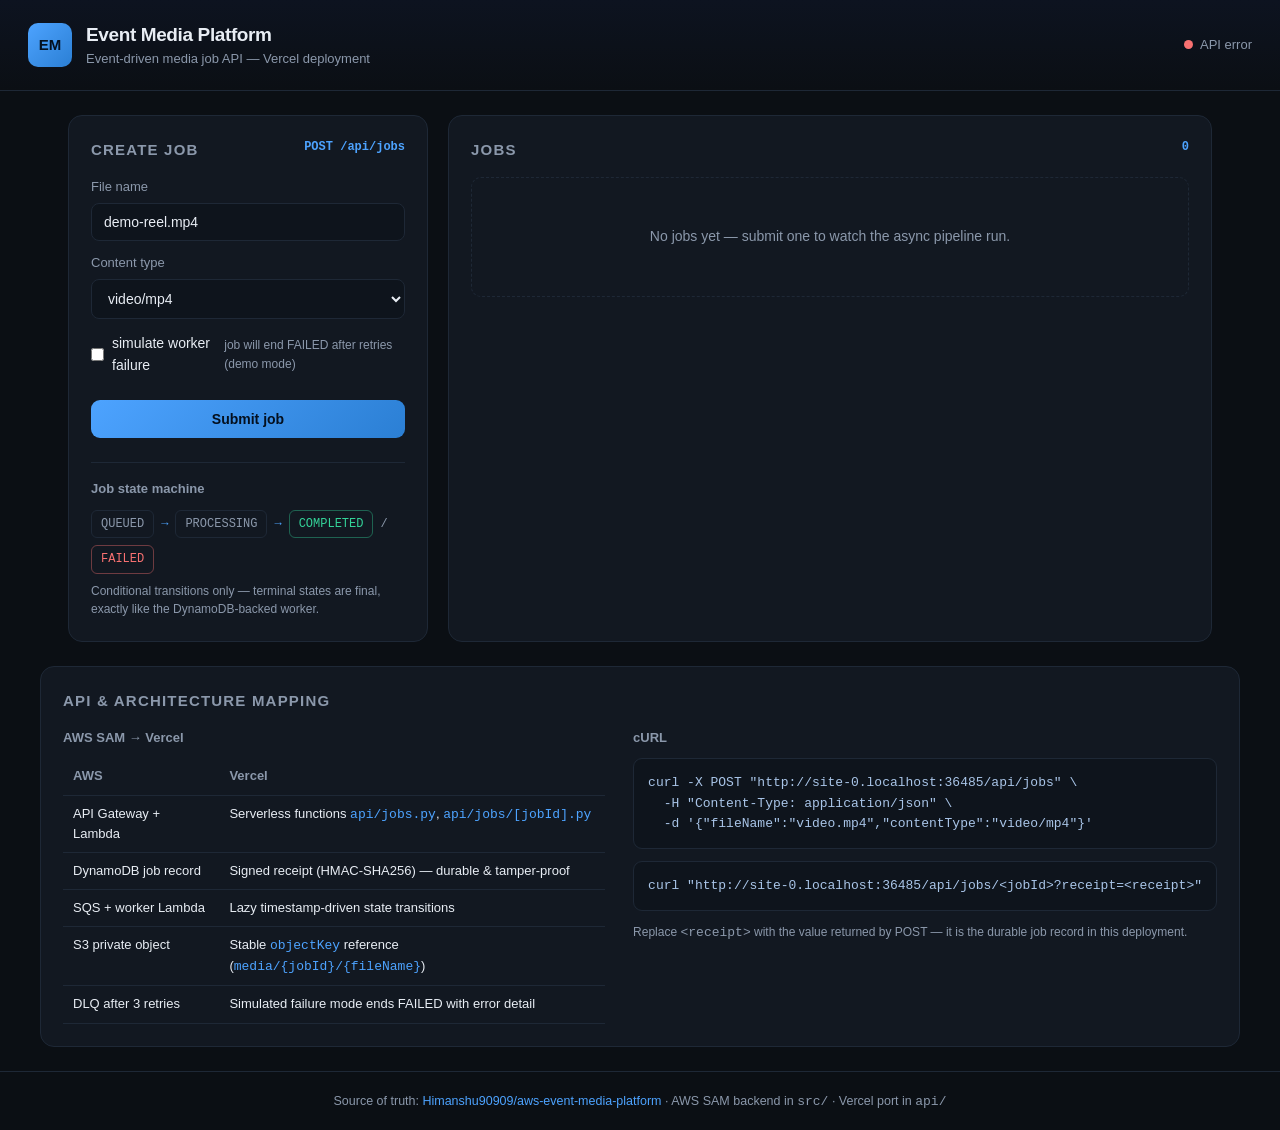
==== public/index.html @ 68f5d56b "fix: static assets in public/ so they take precedence over the Python entrypoint catch-all" ====
<!DOCTYPE html>
<html lang="en">
<head>
<meta charset="UTF-8">
<meta name="viewport" content="width=device-width, initial-scale=1.0">
<title>Event Media Platform — Vercel</title>
<link rel="stylesheet" href="/style.css">
</head>
<body>
<header>
  <div class="brand">
    <div class="logo">EM</div>
    <div>
      <h1>Event Media Platform</h1>
      <p class="sub">Event-driven media job API — Vercel deployment</p>
    </div>
  </div>
  <div class="api-health" id="apiHealth"><span class="dot"></span> checking API…</div>
</header>

<main>
  <section class="panel create-panel">
    <h2>Create job <span class="hint">POST /api/jobs</span></h2>
    <form id="jobForm">
      <label for="fileName">File name</label>
      <input id="fileName" name="fileName" placeholder="video.mp4" value="demo-reel.mp4" required>
      <label for="contentType">Content type</label>
      <select id="contentType" name="contentType">
        <option>video/mp4</option>
        <option>video/webm</option>
        <option>audio/mpeg</option>
        <option>image/png</option>
        <option>image/jpeg</option>
        <option>application/pdf</option>
      </select>
      <label class="check">
        <input type="checkbox" id="simulate"> simulate worker failure
        <span class="check-hint">job will end FAILED after retries (demo mode)</span>
      </label>
      <button type="submit" class="btn">Submit job</button>
    </form>
    <div id="formError" class="error hidden"></div>

    <div class="state-machine">
      <h3>Job state machine</h3>
      <div class="sm">
        <span class="state" data-state="QUEUED">QUEUED</span>
        <span class="arrow">→</span>
        <span class="state" data-state="PROCESSING">PROCESSING</span>
        <span class="arrow">→</span>
        <span class="state ok" data-state="COMPLETED">COMPLETED</span>
        <span class="or">/</span>
        <span class="state bad" data-state="FAILED">FAILED</span>
      </div>
      <p class="sm-note">Conditional transitions only — terminal states are final, exactly like the DynamoDB-backed worker.</p>
    </div>
  </section>

  <section class="panel jobs-panel">
    <h2>Jobs <span class="hint" id="jobCount">0</span></h2>
    <div id="emptyState" class="empty">No jobs yet — submit one to watch the async pipeline run.</div>
    <div id="jobList"></div>
  </section>
</main>

<section class="panel docs">
  <h2>API &amp; architecture mapping</h2>
  <div class="docs-grid">
    <div>
      <h3>AWS SAM → Vercel</h3>
      <table>
        <tr><th>AWS</th><th>Vercel</th></tr>
        <tr><td>API Gateway + Lambda</td><td>Serverless functions <code>api/jobs.py</code>, <code>api/jobs/[jobId].py</code></td></tr>
        <tr><td>DynamoDB job record</td><td>Signed receipt (HMAC-SHA256) — durable &amp; tamper-proof</td></tr>
        <tr><td>SQS + worker Lambda</td><td>Lazy timestamp-driven state transitions</td></tr>
        <tr><td>S3 private object</td><td>Stable <code>objectKey</code> reference (<code>media/{jobId}/{fileName}</code>)</td></tr>
        <tr><td>DLQ after 3 retries</td><td>Simulated failure mode ends FAILED with error detail</td></tr>
      </table>
    </div>
    <div>
      <h3>cURL</h3>
      <pre id="curlPost"></pre>
      <pre id="curlGet"></pre>
      <p class="sm-note">Replace <code>&lt;receipt&gt;</code> with the value returned by POST — it is the durable job record in this deployment.</p>
    </div>
  </div>
</section>

<footer>
  Source of truth: <a href="https://github.com/Himanshu90909/aws-event-media-platform" target="_blank" rel="noopener">Himanshu90909/aws-event-media-platform</a> · AWS SAM backend in <code>src/</code> · Vercel port in <code>api/</code>
</footer>

<script src="/app.js"></script>
</body>
</html>
---- style.css ----
/* Event Media Platform — dark dashboard theme */
:root {
  --bg: #0b0f14; --panel: #121821; --panel2: #0e141c;
  --border: #1e2836; --text: #e8edf4; --muted: #8b98ab;
  --accent: #4da3ff; --accent2: #2b7fd4;
  --ok: #34d399; --bad: #f87171; --warn: #fbbf24;
  --mono: "SF Mono", "Cascadia Code", Consolas, monospace;
}
* { box-sizing: border-box; margin: 0; }
body {
  background: var(--bg); color: var(--text);
  font: 15px/1.55 -apple-system, "Segoe UI", Roboto, Helvetica, Arial, sans-serif;
  min-height: 100vh;
}
a { color: var(--accent); text-decoration: none; }
code, pre { font-family: var(--mono); font-size: 13px; }

header {
  display: flex; justify-content: space-between; align-items: center;
  padding: 20px 28px; border-bottom: 1px solid var(--border);
  background: linear-gradient(180deg, #0d1320, var(--bg));
}
.brand { display: flex; gap: 14px; align-items: center; }
.logo {
  width: 44px; height: 44px; border-radius: 10px;
  background: linear-gradient(135deg, var(--accent), var(--accent2));
  display: grid; place-items: center; font-weight: 800; font-size: 15px; color: #04101f;
}
h1 { font-size: 19px; letter-spacing: -0.02em; }
.sub { color: var(--muted); font-size: 13px; }
.api-health { color: var(--muted); font-size: 13px; display: flex; align-items: center; gap: 7px; }
.dot { width: 9px; height: 9px; border-radius: 50%; background: var(--warn); display: inline-block; }
.dot.ok { background: var(--ok); box-shadow: 0 0 8px var(--ok); }
.dot.bad { background: var(--bad); }

main {
  display: grid; grid-template-columns: 360px 1fr; gap: 20px;
  padding: 24px 28px; max-width: 1200px; margin: 0 auto;
}
@media (max-width: 860px) { main { grid-template-columns: 1fr; } }

.panel {
  background: var(--panel); border: 1px solid var(--border);
  border-radius: 14px; padding: 22px;
}
h2 { font-size: 15px; text-transform: uppercase; letter-spacing: 0.08em; color: var(--muted); margin-bottom: 16px; }
.hint { float: right; text-transform: none; letter-spacing: 0; font-size: 12px; color: var(--accent); font-family: var(--mono); }

label { display: block; font-size: 13px; color: var(--muted); margin: 12px 0 6px; }
input[type=text], input:not([type]), select {
  width: 100%; padding: 10px 12px; border-radius: 8px;
  border: 1px solid var(--border); background: var(--panel2);
  color: var(--text); font-size: 14px; outline: none;
}
input:focus, select:focus { border-color: var(--accent); }
.check { display: flex; align-items: center; gap: 8px; margin-top: 14px; color: var(--text); font-size: 14px; }
.check input { width: auto; }
.check-hint { color: var(--muted); font-size: 12px; }
.btn {
  margin-top: 18px; width: 100%; padding: 11px; border: none; border-radius: 9px;
  background: linear-gradient(135deg, var(--accent), var(--accent2));
  color: #04101f; font-weight: 700; font-size: 14px; cursor: pointer;
}
.btn:disabled { opacity: 0.6; cursor: wait; }
.error { margin-top: 10px; color: var(--bad); font-size: 13px; }
.hidden { display: none !important; }

.state-machine { margin-top: 24px; border-top: 1px solid var(--border); padding-top: 16px; }
h3 { font-size: 13px; color: var(--muted); margin-bottom: 10px; }
.sm { display: flex; align-items: center; gap: 7px; flex-wrap: wrap; font-size: 12px; font-family: var(--mono); }
.state { padding: 4px 9px; border: 1px solid var(--border); border-radius: 6px; color: var(--muted); }
.state.ok { color: var(--ok); border-color: rgba(52,211,153,.4); }
.state.bad { color: var(--bad); border-color: rgba(248,113,113,.4); }
.arrow { color: var(--accent); }
.or { color: var(--muted); }
.sm-note { color: var(--muted); font-size: 12px; margin-top: 8px; }

.empty {
  color: var(--muted); text-align: center; padding: 48px 20px;
  border: 1px dashed var(--border); border-radius: 10px; font-size: 14px;
}
.job {
  background: var(--panel2); border: 1px solid var(--border);
  border-radius: 11px; padding: 16px 18px; margin-bottom: 12px;
}
.job-head { display: flex; justify-content: space-between; align-items: flex-start; gap: 12px; }
.job h3 { color: var(--text); font-size: 15px; margin: 0; font-weight: 600; }
.job-sub { color: var(--muted); font-size: 12px; margin-top: 3px; }
.badge {
  font-size: 11px; font-weight: 700; letter-spacing: .05em; padding: 4px 10px;
  border-radius: 999px; font-family: var(--mono); white-space: nowrap;
}
.badge.queued { color: var(--accent); background: rgba(77,163,255,.12); }
.badge.processing { color: var(--warn); background: rgba(251,191,36,.12); animation: pulse 1.2s infinite; }
.badge.completed { color: var(--ok); background: rgba(52,211,153,.12); }
.badge.failed { color: var(--bad); background: rgba(248,113,113,.12); }
@keyframes pulse { 50% { opacity: .55; } }

.bar { height: 6px; background: #1a2331; border-radius: 4px; margin: 14px 0 6px; overflow: hidden; }
.fill { height: 100%; border-radius: 4px; background: var(--accent); transition: width .6s ease; }
.fill.processing { background: var(--warn); }
.fill.completed { background: var(--ok); }
.fill.failed { background: var(--bad); }
.bar-row { display: flex; justify-content: space-between; font-size: 11.5px; color: var(--muted); }
.objkey { font-family: var(--mono); overflow: hidden; text-overflow: ellipsis; white-space: nowrap; max-width: 60%; }
.job-error { margin-top: 10px; font-size: 12.5px; color: var(--bad); }
.job-foot { display: flex; justify-content: space-between; align-items: center; margin-top: 12px; color: var(--muted); font-size: 12px; }
.mini {
  background: none; border: 1px solid var(--border); color: var(--accent);
  border-radius: 6px; padding: 4px 10px; font-size: 12px; cursor: pointer; font-family: var(--mono);
}
.mini:hover { border-color: var(--accent); }

.docs { max-width: 1200px; margin: 0 auto 24px; }
.docs-grid { display: grid; grid-template-columns: 1fr 1fr; gap: 28px; }
@media (max-width: 860px) { .docs-grid { grid-template-columns: 1fr; } }
table { border-collapse: collapse; width: 100%; font-size: 13px; }
th { text-align: left; color: var(--muted); font-weight: 600; padding: 8px 10px; border-bottom: 1px solid var(--border); }
td { padding: 8px 10px; border-bottom: 1px solid var(--border); color: var(--text); vertical-align: top; }
td code { color: var(--accent); }
pre {
  background: var(--panel2); border: 1px solid var(--border); border-radius: 9px;
  padding: 14px; overflow-x: auto; color: #a9c5e8; margin-bottom: 12px; white-space: pre;
}

footer {
  text-align: center; color: var(--muted); font-size: 12.5px;
  padding: 20px; border-top: 1px solid var(--border); margin-top: 8px;
}
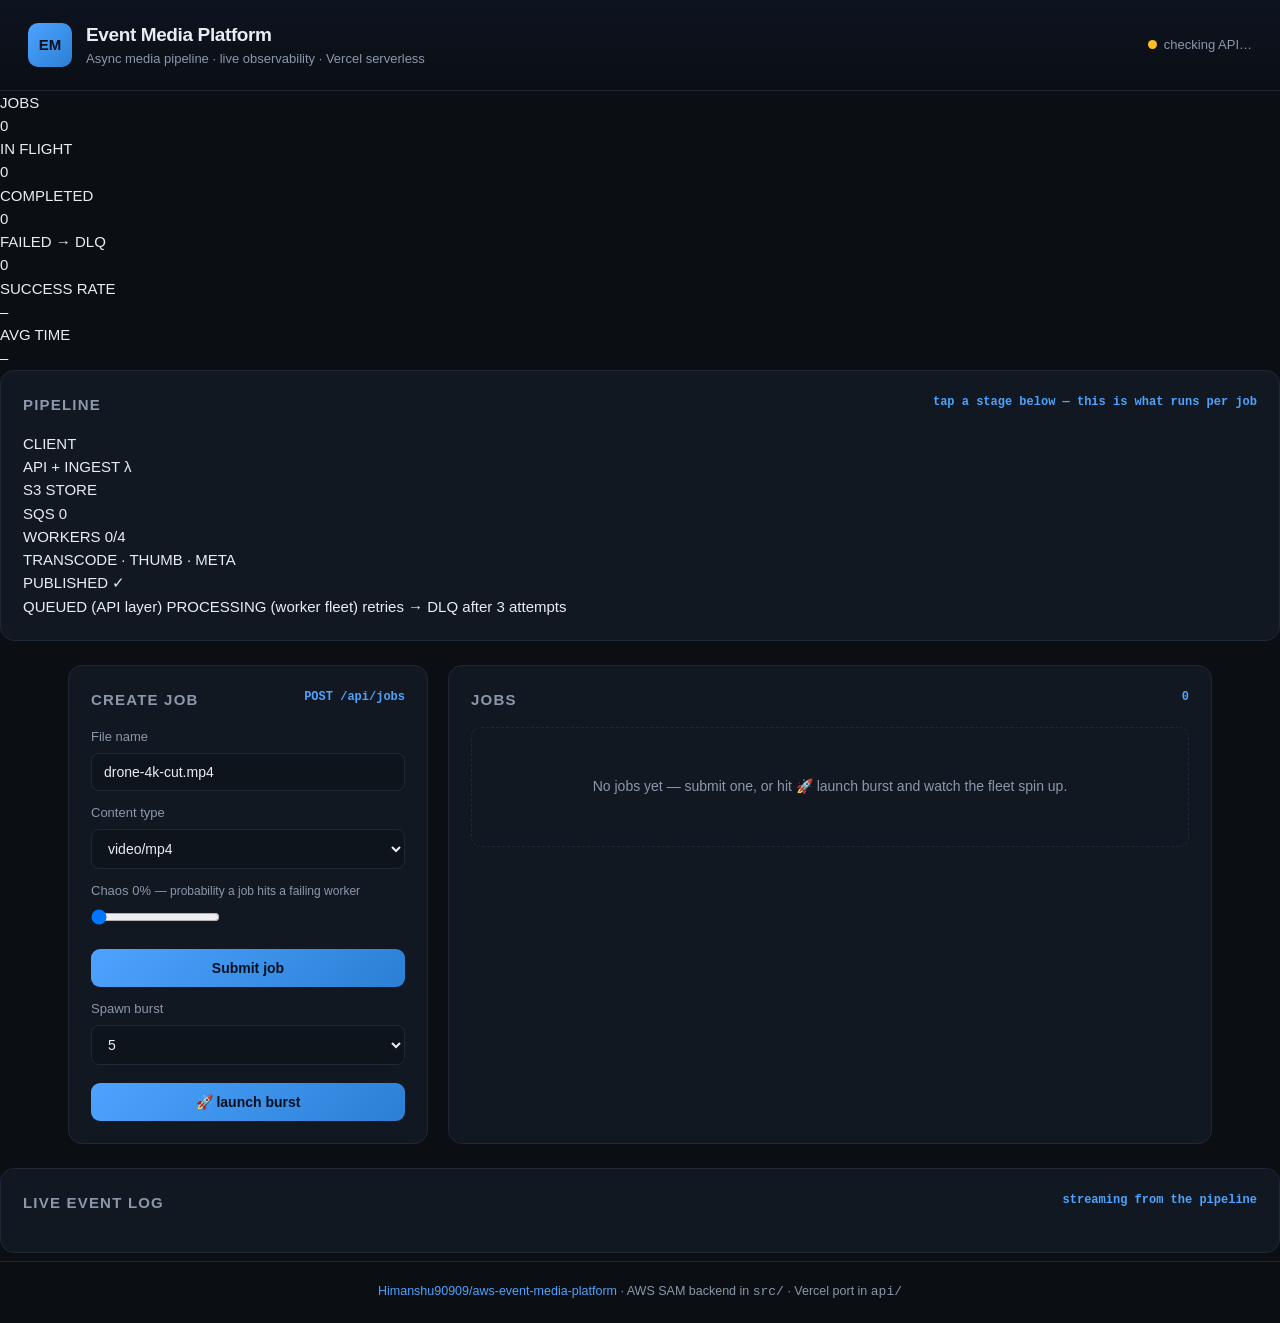
==== commit 8e3175e3: "v2 pipeline: 7-stage deterministic media pipeline, worker fleet, retries with DLQ, live observabilit" ====
--- a/public/index.html
+++ b/public/index.html
@@ -3,7 +3,7 @@
 <head>
 <meta charset="UTF-8">
 <meta name="viewport" content="width=device-width, initial-scale=1.0">
-<title>Event Media Platform — Vercel</title>
+<title>Event Media Platform — Live Pipeline</title>
 <link rel="stylesheet" href="/style.css">
 </head>
 <body>
@@ -12,82 +12,83 @@
     <div class="logo">EM</div>
     <div>
       <h1>Event Media Platform</h1>
-      <p class="sub">Event-driven media job API — Vercel deployment</p>
+      <p class="sub">Async media pipeline · live observability · Vercel serverless</p>
     </div>
   </div>
   <div class="api-health" id="apiHealth"><span class="dot"></span> checking API…</div>
 </header>
+
+<section class="metrics">
+  <div class="tile"><p class="tl">JOBS</p><p class="tv" id="mTotal">0</p></div>
+  <div class="tile"><p class="tl">IN FLIGHT</p><p class="tv accent" id="mActive">0</p></div>
+  <div class="tile"><p class="tl">COMPLETED</p><p class="tv ok" id="mDone">0</p></div>
+  <div class="tile"><p class="tl">FAILED → DLQ</p><p class="tv bad" id="mFailed">0</p></div>
+  <div class="tile"><p class="tl">SUCCESS RATE</p><p class="tv ok" id="mRate">–</p></div>
+  <div class="tile"><p class="tl">AVG TIME</p><p class="tv" id="mAvg">–</p></div>
+</section>
+
+<section class="panel flow-panel">
+  <h2>Pipeline <span class="hint">tap a stage below — this is what runs per job</span></h2>
+  <div class="flow" id="flow">
+    <div class="node" data-node="client">CLIENT</div>
+    <div class="link"></div>
+    <div class="node" data-node="ingest">API + INGEST λ</div>
+    <div class="link"></div>
+    <div class="node" data-node="store">S3 STORE</div>
+    <div class="link"></div>
+    <div class="node" data-node="queue">SQS <span class="depth" id="qDepth">0</span></div>
+    <div class="link"></div>
+    <div class="node worker" data-node="transcode">WORKERS <span class="depth" id="wBusy">0/4</span></div>
+    <div class="link"></div>
+    <div class="node" data-node="thumbnail">TRANSCODE · THUMB · META</div>
+    <div class="link"></div>
+    <div class="node final" data-node="publish">PUBLISHED ✓</div>
+    <div class="dots" id="dots"></div>
+  </div>
+  <div class="legend">
+    <span><i class="sw queued"></i>QUEUED (API layer)</span>
+    <span><i class="sw processing"></i>PROCESSING (worker fleet)</span>
+    <span><i class="sw bad"></i>retries → DLQ after 3 attempts</span>
+  </div>
+</section>
 
 <main>
   <section class="panel create-panel">
     <h2>Create job <span class="hint">POST /api/jobs</span></h2>
     <form id="jobForm">
       <label for="fileName">File name</label>
-      <input id="fileName" name="fileName" placeholder="video.mp4" value="demo-reel.mp4" required>
+      <input id="fileName" value="drone-4k-cut.mp4" required>
       <label for="contentType">Content type</label>
-      <select id="contentType" name="contentType">
-        <option>video/mp4</option>
-        <option>video/webm</option>
-        <option>audio/mpeg</option>
-        <option>image/png</option>
-        <option>image/jpeg</option>
-        <option>application/pdf</option>
+      <select id="contentType">
+        <option>video/mp4</option><option>video/webm</option><option>audio/mpeg</option>
+        <option>image/png</option><option>image/jpeg</option><option>application/pdf</option>
       </select>
-      <label class="check">
-        <input type="checkbox" id="simulate"> simulate worker failure
-        <span class="check-hint">job will end FAILED after retries (demo mode)</span>
-      </label>
+      <label for="chaos">Chaos <span id="chaosVal" class="mono">0%</span> <span class="check-hint">— probability a job hits a failing worker</span></label>
+      <input type="range" id="chaos" min="0" max="100" value="0">
       <button type="submit" class="btn">Submit job</button>
     </form>
+    <div class="burst-row">
+      <label for="burstN">Spawn burst</label>
+      <select id="burstN"><option>3</option><option selected>5</option><option>10</option></select>
+      <button type="button" class="btn ghost" id="burstBtn">🚀 launch burst</button>
+    </div>
     <div id="formError" class="error hidden"></div>
-
-    <div class="state-machine">
-      <h3>Job state machine</h3>
-      <div class="sm">
-        <span class="state" data-state="QUEUED">QUEUED</span>
-        <span class="arrow">→</span>
-        <span class="state" data-state="PROCESSING">PROCESSING</span>
-        <span class="arrow">→</span>
-        <span class="state ok" data-state="COMPLETED">COMPLETED</span>
-        <span class="or">/</span>
-        <span class="state bad" data-state="FAILED">FAILED</span>
-      </div>
-      <p class="sm-note">Conditional transitions only — terminal states are final, exactly like the DynamoDB-backed worker.</p>
-    </div>
   </section>
 
   <section class="panel jobs-panel">
     <h2>Jobs <span class="hint" id="jobCount">0</span></h2>
-    <div id="emptyState" class="empty">No jobs yet — submit one to watch the async pipeline run.</div>
+    <div id="emptyState" class="empty">No jobs yet — submit one, or hit 🚀 launch burst and watch the fleet spin up.</div>
     <div id="jobList"></div>
   </section>
 </main>
 
-<section class="panel docs">
-  <h2>API &amp; architecture mapping</h2>
-  <div class="docs-grid">
-    <div>
-      <h3>AWS SAM → Vercel</h3>
-      <table>
-        <tr><th>AWS</th><th>Vercel</th></tr>
-        <tr><td>API Gateway + Lambda</td><td>Serverless functions <code>api/jobs.py</code>, <code>api/jobs/[jobId].py</code></td></tr>
-        <tr><td>DynamoDB job record</td><td>Signed receipt (HMAC-SHA256) — durable &amp; tamper-proof</td></tr>
-        <tr><td>SQS + worker Lambda</td><td>Lazy timestamp-driven state transitions</td></tr>
-        <tr><td>S3 private object</td><td>Stable <code>objectKey</code> reference (<code>media/{jobId}/{fileName}</code>)</td></tr>
-        <tr><td>DLQ after 3 retries</td><td>Simulated failure mode ends FAILED with error detail</td></tr>
-      </table>
-    </div>
-    <div>
-      <h3>cURL</h3>
-      <pre id="curlPost"></pre>
-      <pre id="curlGet"></pre>
-      <p class="sm-note">Replace <code>&lt;receipt&gt;</code> with the value returned by POST — it is the durable job record in this deployment.</p>
-    </div>
-  </div>
+<section class="panel log-panel">
+  <h2>Live event log <span class="hint">streaming from the pipeline</span></h2>
+  <div class="term" id="term"></div>
 </section>
 
 <footer>
-  Source of truth: <a href="https://github.com/Himanshu90909/aws-event-media-platform" target="_blank" rel="noopener">Himanshu90909/aws-event-media-platform</a> · AWS SAM backend in <code>src/</code> · Vercel port in <code>api/</code>
+  <a href="https://github.com/Himanshu90909/aws-event-media-platform" target="_blank" rel="noopener">Himanshu90909/aws-event-media-platform</a> · AWS SAM backend in <code>src/</code> · Vercel port in <code>api/</code>
 </footer>
 
 <script src="/app.js"></script>
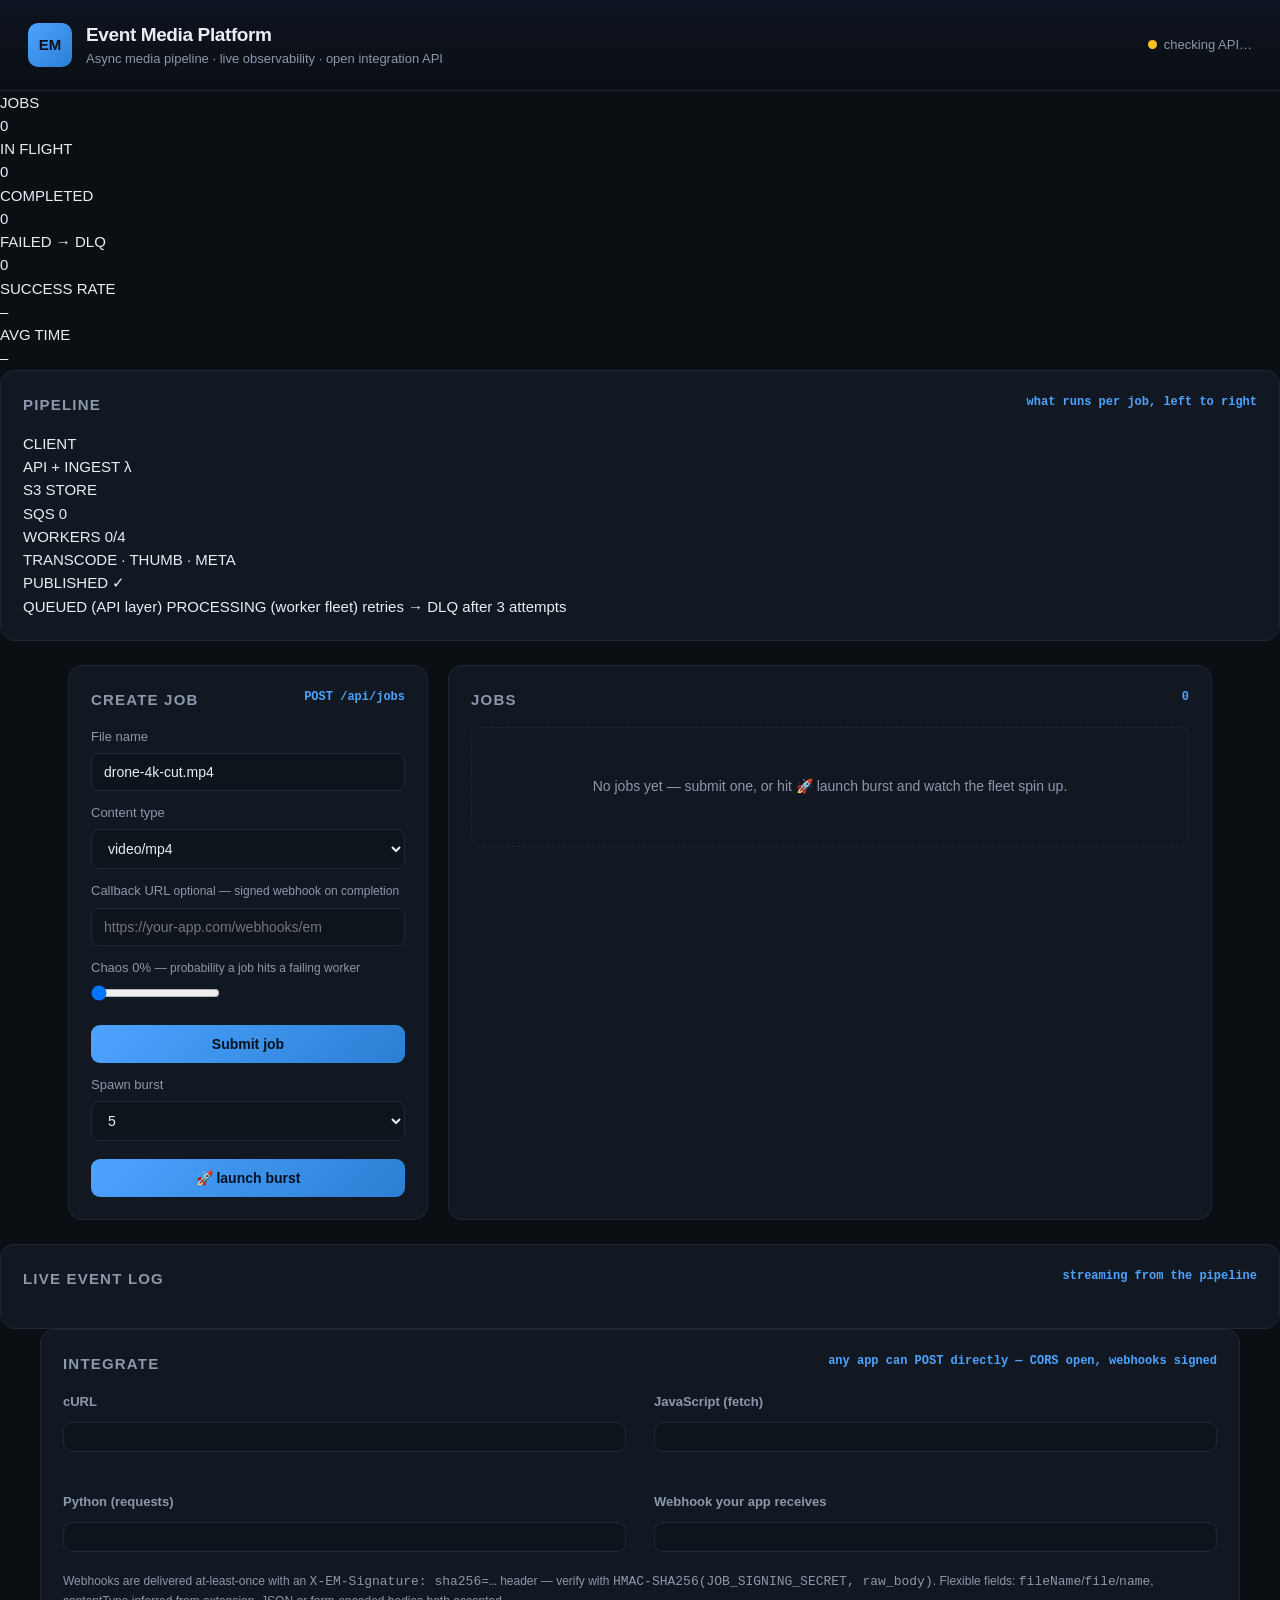
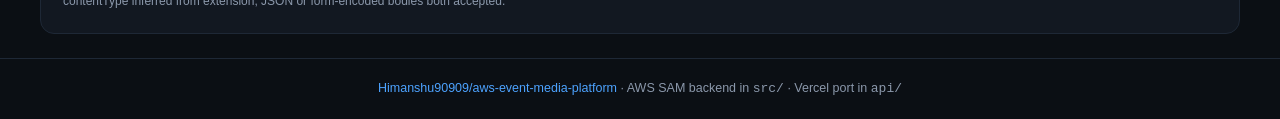
==== commit 76d77170: "v3 open integration API: flexible fields, inferred content types, form-encoded support, signed compl" ====
--- a/public/index.html
+++ b/public/index.html
@@ -12,7 +12,7 @@
     <div class="logo">EM</div>
     <div>
       <h1>Event Media Platform</h1>
-      <p class="sub">Async media pipeline · live observability · Vercel serverless</p>
+      <p class="sub">Async media pipeline · live observability · open integration API</p>
     </div>
   </div>
   <div class="api-health" id="apiHealth"><span class="dot"></span> checking API…</div>
@@ -28,7 +28,7 @@
 </section>
 
 <section class="panel flow-panel">
-  <h2>Pipeline <span class="hint">tap a stage below — this is what runs per job</span></h2>
+  <h2>Pipeline <span class="hint">what runs per job, left to right</span></h2>
   <div class="flow" id="flow">
     <div class="node" data-node="client">CLIENT</div>
     <div class="link"></div>
@@ -63,6 +63,8 @@
         <option>video/mp4</option><option>video/webm</option><option>audio/mpeg</option>
         <option>image/png</option><option>image/jpeg</option><option>application/pdf</option>
       </select>
+      <label for="cbUrl">Callback URL <span class="check-hint">optional — signed webhook on completion</span></label>
+      <input id="cbUrl" placeholder="https://your-app.com/webhooks/em" spellcheck="false">
       <label for="chaos">Chaos <span id="chaosVal" class="mono">0%</span> <span class="check-hint">— probability a job hits a failing worker</span></label>
       <input type="range" id="chaos" min="0" max="100" value="0">
       <button type="submit" class="btn">Submit job</button>
@@ -87,6 +89,17 @@
   <div class="term" id="term"></div>
 </section>
 
+<section class="panel docs">
+  <h2>Integrate <span class="hint">any app can POST directly — CORS open, webhooks signed</span></h2>
+  <div class="docs-grid">
+    <div><h3>cURL</h3><pre id="snipCurl"></pre></div>
+    <div><h3>JavaScript (fetch)</h3><pre id="snipJs"></pre></div>
+    <div><h3>Python (requests)</h3><pre id="snipPy"></pre></div>
+    <div><h3>Webhook your app receives</h3><pre id="snipHook"></pre></div>
+  </div>
+  <p class="sm-note">Webhooks are delivered at-least-once with an <code>X-EM-Signature: sha256=…</code> header — verify with <code>HMAC-SHA256(JOB_SIGNING_SECRET, raw_body)</code>. Flexible fields: <code>fileName</code>/<code>file</code>/<code>name</code>, contentType inferred from extension, JSON or form-encoded bodies both accepted.</p>
+</section>
+
 <footer>
   <a href="https://github.com/Himanshu90909/aws-event-media-platform" target="_blank" rel="noopener">Himanshu90909/aws-event-media-platform</a> · AWS SAM backend in <code>src/</code> · Vercel port in <code>api/</code>
 </footer>
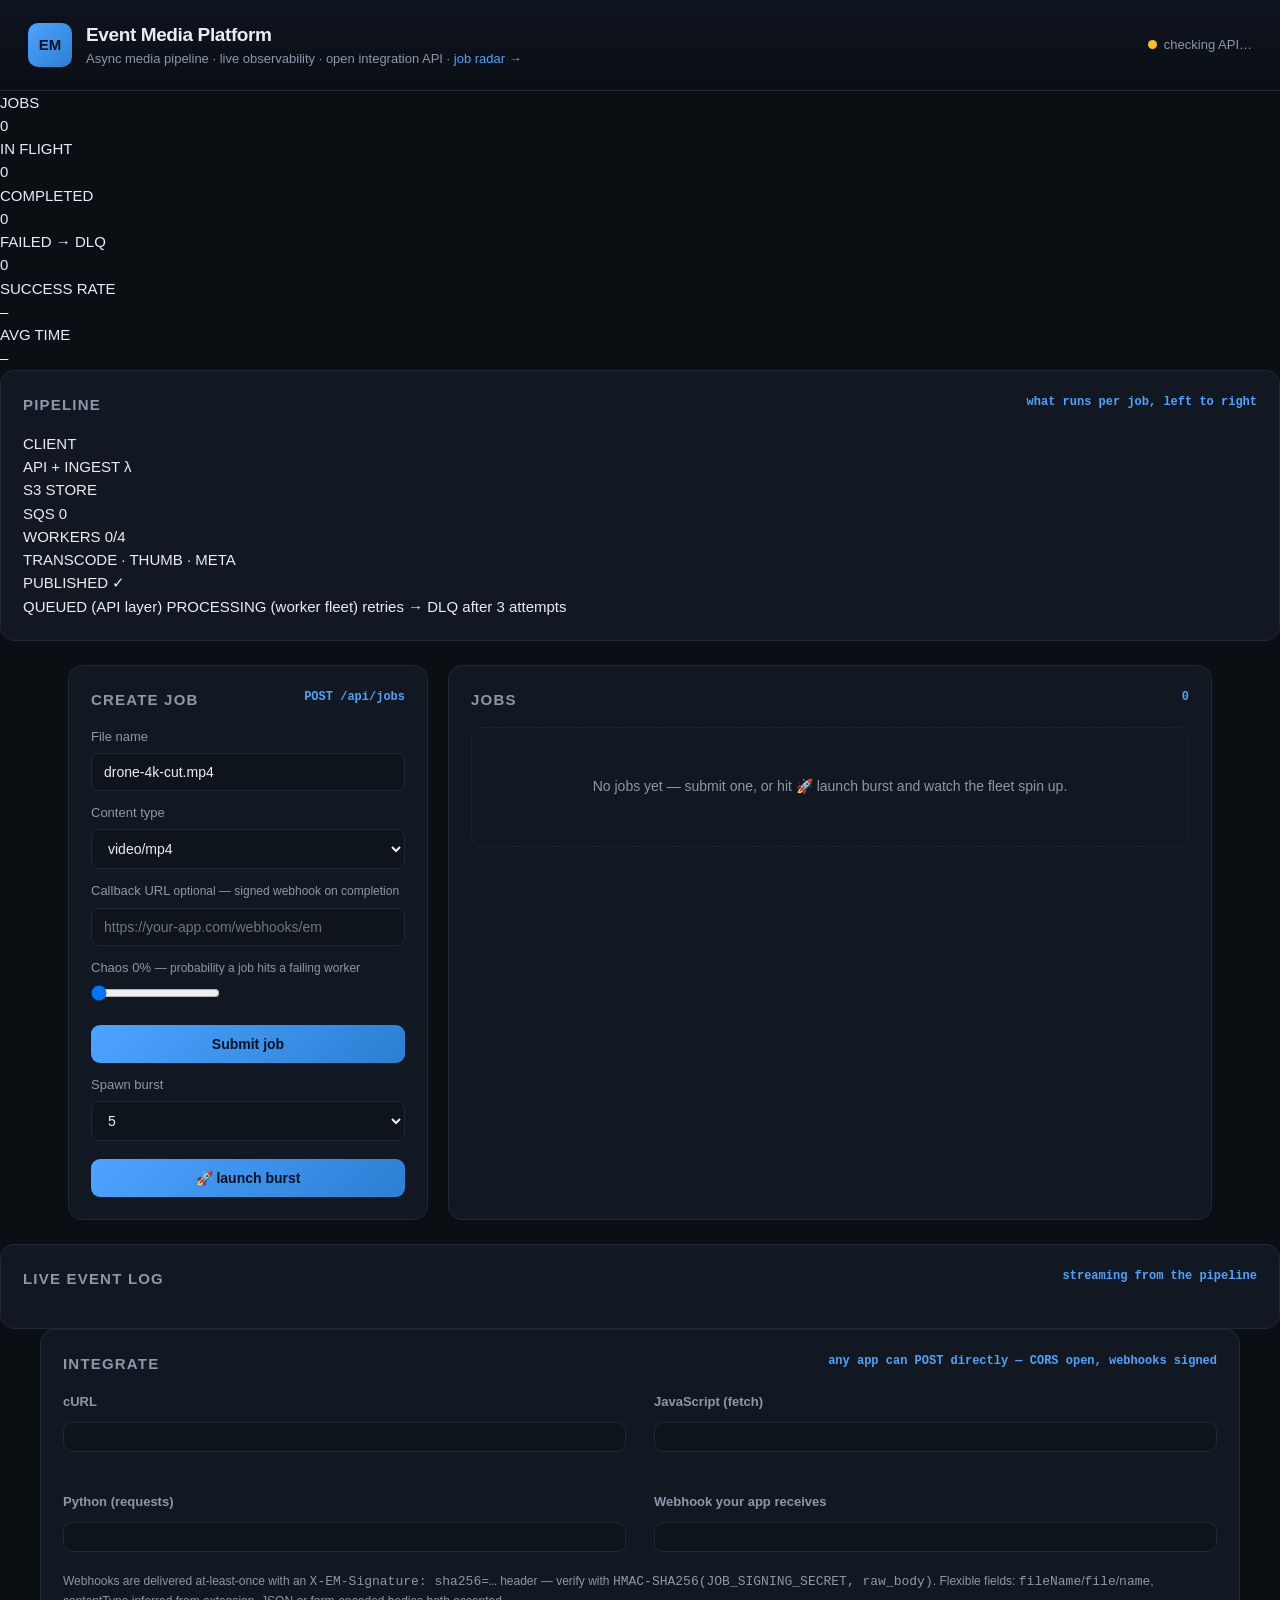
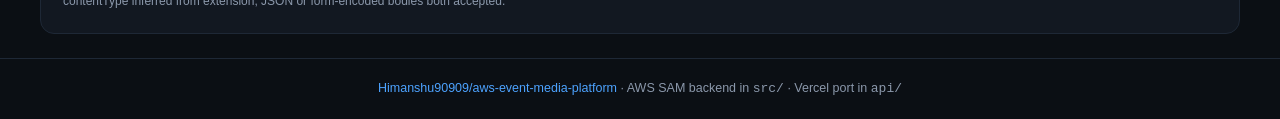
==== commit 9a8ca113: "Job Radar: live backend openings (Remotive+Arbeitnow, cached), application pipeline tracker (SAVED->" ====
--- a/public/index.html
+++ b/public/index.html
@@ -12,7 +12,7 @@
     <div class="logo">EM</div>
     <div>
       <h1>Event Media Platform</h1>
-      <p class="sub">Async media pipeline · live observability · open integration API</p>
+      <p class="sub">Async media pipeline · live observability · open integration API · <a href="/radar">job radar →</a></p>
     </div>
   </div>
   <div class="api-health" id="apiHealth"><span class="dot"></span> checking API…</div>
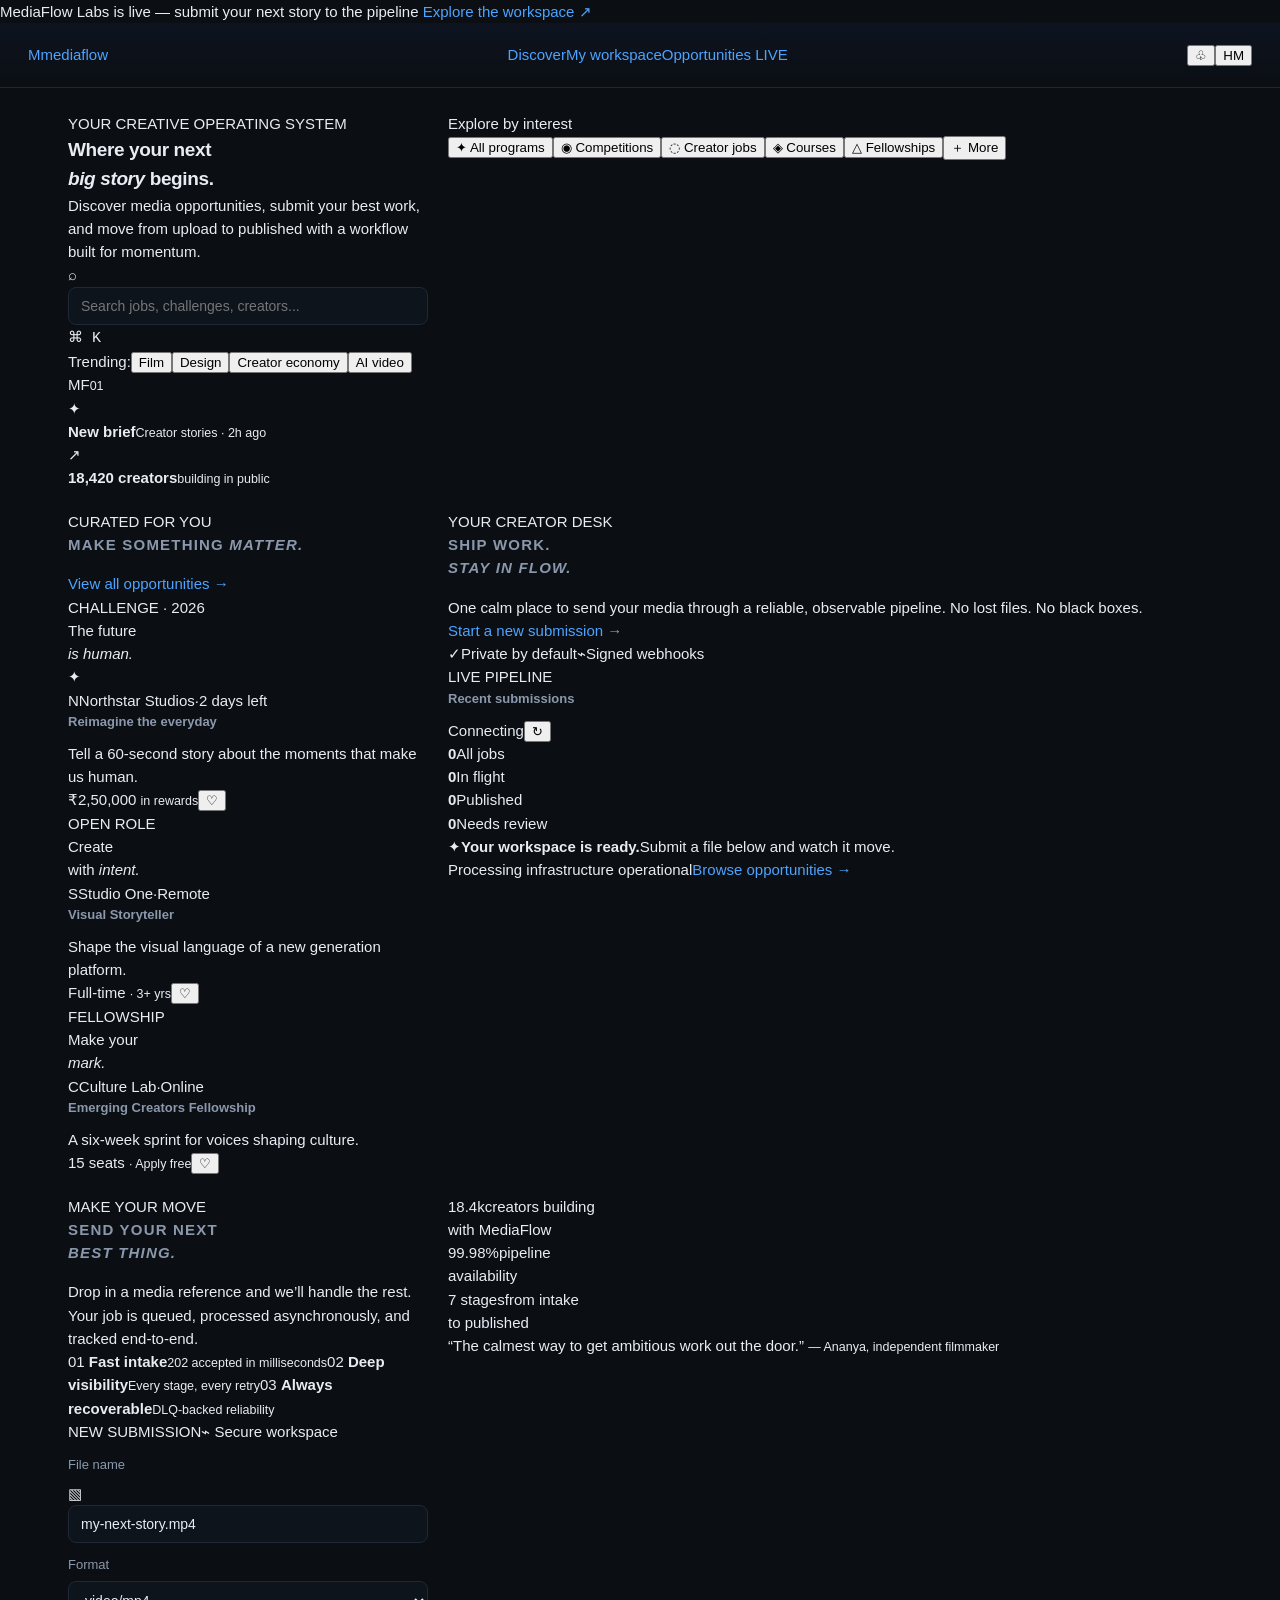
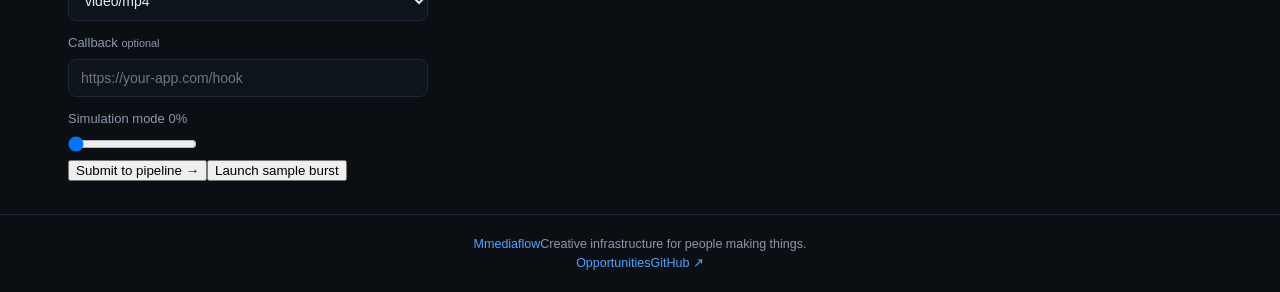
==== commit de127deb: "feat: redesign mediaflow experience" ====
--- a/public/index.html
+++ b/public/index.html
@@ -1,109 +1,28 @@
-<!DOCTYPE html>
+<!doctype html>
 <html lang="en">
 <head>
-<meta charset="UTF-8">
-<meta name="viewport" content="width=device-width, initial-scale=1.0">
-<title>Event Media Platform — Live Pipeline</title>
-<link rel="stylesheet" href="/style.css">
+  <meta charset="utf-8"><meta name="viewport" content="width=device-width, initial-scale=1">
+  <meta name="description" content="MediaFlow — discover creative programs, submit media, and track processing in one workspace.">
+  <title>MediaFlow — Discover. Create. Go further.</title>
+  <link rel="preconnect" href="https://fonts.googleapis.com"><link rel="preconnect" href="https://fonts.gstatic.com" crossorigin>
+  <link href="https://fonts.googleapis.com/css2?family=DM+Sans:wght@400;500;600;700&family=Manrope:wght@700;800&display=swap" rel="stylesheet"><link rel="stylesheet" href="/style.css">
 </head>
 <body>
-<header>
-  <div class="brand">
-    <div class="logo">EM</div>
-    <div>
-      <h1>Event Media Platform</h1>
-      <p class="sub">Async media pipeline · live observability · open integration API · <a href="/radar">job radar →</a></p>
-    </div>
-  </div>
-  <div class="api-health" id="apiHealth"><span class="dot"></span> checking API…</div>
-</header>
-
-<section class="metrics">
-  <div class="tile"><p class="tl">JOBS</p><p class="tv" id="mTotal">0</p></div>
-  <div class="tile"><p class="tl">IN FLIGHT</p><p class="tv accent" id="mActive">0</p></div>
-  <div class="tile"><p class="tl">COMPLETED</p><p class="tv ok" id="mDone">0</p></div>
-  <div class="tile"><p class="tl">FAILED → DLQ</p><p class="tv bad" id="mFailed">0</p></div>
-  <div class="tile"><p class="tl">SUCCESS RATE</p><p class="tv ok" id="mRate">–</p></div>
-  <div class="tile"><p class="tl">AVG TIME</p><p class="tv" id="mAvg">–</p></div>
-</section>
-
-<section class="panel flow-panel">
-  <h2>Pipeline <span class="hint">what runs per job, left to right</span></h2>
-  <div class="flow" id="flow">
-    <div class="node" data-node="client">CLIENT</div>
-    <div class="link"></div>
-    <div class="node" data-node="ingest">API + INGEST λ</div>
-    <div class="link"></div>
-    <div class="node" data-node="store">S3 STORE</div>
-    <div class="link"></div>
-    <div class="node" data-node="queue">SQS <span class="depth" id="qDepth">0</span></div>
-    <div class="link"></div>
-    <div class="node worker" data-node="transcode">WORKERS <span class="depth" id="wBusy">0/4</span></div>
-    <div class="link"></div>
-    <div class="node" data-node="thumbnail">TRANSCODE · THUMB · META</div>
-    <div class="link"></div>
-    <div class="node final" data-node="publish">PUBLISHED ✓</div>
-    <div class="dots" id="dots"></div>
-  </div>
-  <div class="legend">
-    <span><i class="sw queued"></i>QUEUED (API layer)</span>
-    <span><i class="sw processing"></i>PROCESSING (worker fleet)</span>
-    <span><i class="sw bad"></i>retries → DLQ after 3 attempts</span>
-  </div>
-</section>
-
-<main>
-  <section class="panel create-panel">
-    <h2>Create job <span class="hint">POST /api/jobs</span></h2>
-    <form id="jobForm">
-      <label for="fileName">File name</label>
-      <input id="fileName" value="drone-4k-cut.mp4" required>
-      <label for="contentType">Content type</label>
-      <select id="contentType">
-        <option>video/mp4</option><option>video/webm</option><option>audio/mpeg</option>
-        <option>image/png</option><option>image/jpeg</option><option>application/pdf</option>
-      </select>
-      <label for="cbUrl">Callback URL <span class="check-hint">optional — signed webhook on completion</span></label>
-      <input id="cbUrl" placeholder="https://your-app.com/webhooks/em" spellcheck="false">
-      <label for="chaos">Chaos <span id="chaosVal" class="mono">0%</span> <span class="check-hint">— probability a job hits a failing worker</span></label>
-      <input type="range" id="chaos" min="0" max="100" value="0">
-      <button type="submit" class="btn">Submit job</button>
-    </form>
-    <div class="burst-row">
-      <label for="burstN">Spawn burst</label>
-      <select id="burstN"><option>3</option><option selected>5</option><option>10</option></select>
-      <button type="button" class="btn ghost" id="burstBtn">🚀 launch burst</button>
-    </div>
-    <div id="formError" class="error hidden"></div>
-  </section>
-
-  <section class="panel jobs-panel">
-    <h2>Jobs <span class="hint" id="jobCount">0</span></h2>
-    <div id="emptyState" class="empty">No jobs yet — submit one, or hit 🚀 launch burst and watch the fleet spin up.</div>
-    <div id="jobList"></div>
-  </section>
-</main>
-
-<section class="panel log-panel">
-  <h2>Live event log <span class="hint">streaming from the pipeline</span></h2>
-  <div class="term" id="term"></div>
-</section>
-
-<section class="panel docs">
-  <h2>Integrate <span class="hint">any app can POST directly — CORS open, webhooks signed</span></h2>
-  <div class="docs-grid">
-    <div><h3>cURL</h3><pre id="snipCurl"></pre></div>
-    <div><h3>JavaScript (fetch)</h3><pre id="snipJs"></pre></div>
-    <div><h3>Python (requests)</h3><pre id="snipPy"></pre></div>
-    <div><h3>Webhook your app receives</h3><pre id="snipHook"></pre></div>
-  </div>
-  <p class="sm-note">Webhooks are delivered at-least-once with an <code>X-EM-Signature: sha256=…</code> header — verify with <code>HMAC-SHA256(JOB_SIGNING_SECRET, raw_body)</code>. Flexible fields: <code>fileName</code>/<code>file</code>/<code>name</code>, contentType inferred from extension, JSON or form-encoded bodies both accepted.</p>
-</section>
-
-<footer>
-  <a href="https://github.com/Himanshu90909/aws-event-media-platform" target="_blank" rel="noopener">Himanshu90909/aws-event-media-platform</a> · AWS SAM backend in <code>src/</code> · Vercel port in <code>api/</code>
-</footer>
-
-<script src="/app.js"></script>
+  <div class="announcement"><span class="announcement-dot"></span> MediaFlow Labs is live — submit your next story to the pipeline <a href="#upload">Explore the workspace <span>↗</span></a></div>
+  <header class="site-header shell"><a class="wordmark" href="/" aria-label="MediaFlow home"><span class="wordmark-mark">M</span><span>media<span class="wordmark-accent">flow</span></span></a><nav class="main-nav" aria-label="Primary navigation"><a class="active" href="#discover">Discover</a><a href="#workspace">My workspace</a><a href="/radar">Opportunities <span class="new-pill">LIVE</span></a></nav><div class="header-actions"><button class="icon-btn" aria-label="Notifications">♧<span class="notification-dot"></span></button><button class="avatar" aria-label="Account menu">HM</button></div></header>
+  <main>
+    <section class="hero shell" id="discover"><div class="hero-copy"><p class="eyebrow"><span class="eyebrow-line"></span> YOUR CREATIVE OPERATING SYSTEM</p><h1>Where your next<br><em>big story</em> begins.</h1><p class="hero-sub">Discover media opportunities, submit your best work, and move from upload to published with a workflow built for momentum.</p><div class="hero-search"><span>⌕</span><input id="opportunitySearch" placeholder="Search jobs, challenges, creators..." aria-label="Search opportunities"><kbd>⌘ K</kbd></div><div class="hero-tags"><span>Trending:</span><button data-search="Film">Film</button><button data-search="Design">Design</button><button data-search="Creator economy">Creator economy</button><button data-search="AI video">AI video</button></div></div><div class="hero-art" aria-hidden="true"><div class="art-orbit orbit-one"></div><div class="art-orbit orbit-two"></div><div class="art-core"><span>MF</span><small>01</small></div><div class="art-card art-card-top"><span class="mini-icon pink">✦</span><div><b>New brief</b><small>Creator stories · 2h ago</small></div></div><div class="art-card art-card-bottom"><span class="mini-icon blue">↗</span><div><b>18,420 creators</b><small>building in public</small></div></div></div></section>
+    <section class="category-strip shell" aria-label="Explore categories"><div class="section-label">Explore by interest</div><div class="category-list"><button class="category active">✦ All programs</button><button class="category">◉ Competitions</button><button class="category">◌ Creator jobs</button><button class="category">◈ Courses</button><button class="category">△ Fellowships</button><button class="category">＋ More</button></div></section>
+    <section class="shell section-block"><div class="section-heading"><div><p class="eyebrow">CURATED FOR YOU</p><h2>Make something <em>matter.</em></h2></div><a class="view-all" href="/radar">View all opportunities <span>→</span></a></div><div class="opportunity-grid">
+      <article class="opportunity-card featured-card"><div class="card-visual visual-purple"><span class="visual-label">CHALLENGE · 2026</span><div class="visual-title">The future<br><em>is human.</em></div><span class="visual-orbit"></span><span class="visual-spark">✦</span></div><div class="card-body"><div class="card-meta"><span class="company-dot">N</span><span>Northstar Studios</span><span class="dot-sep">·</span><span>2 days left</span></div><h3>Reimagine the everyday</h3><p>Tell a 60-second story about the moments that make us human.</p><div class="card-footer"><span class="reward">₹2,50,000 <small>in rewards</small></span><button class="save-btn" aria-label="Save opportunity">♡</button></div></div></article>
+      <article class="opportunity-card"><div class="card-visual visual-lime"><span class="visual-label">OPEN ROLE</span><div class="visual-title">Create<br>with <em>intent.</em></div><div class="visual-grid"></div></div><div class="card-body"><div class="card-meta"><span class="company-dot dark">S</span><span>Studio One</span><span class="dot-sep">·</span><span>Remote</span></div><h3>Visual Storyteller</h3><p>Shape the visual language of a new generation platform.</p><div class="card-footer"><span class="reward">Full-time <small>· 3+ yrs</small></span><button class="save-btn" aria-label="Save opportunity">♡</button></div></div></article>
+      <article class="opportunity-card"><div class="card-visual visual-orange"><span class="visual-label">FELLOWSHIP</span><div class="visual-title">Make your<br><em>mark.</em></div><div class="visual-sun"></div></div><div class="card-body"><div class="card-meta"><span class="company-dot red">C</span><span>Culture Lab</span><span class="dot-sep">·</span><span>Online</span></div><h3>Emerging Creators Fellowship</h3><p>A six-week sprint for voices shaping culture.</p><div class="card-footer"><span class="reward">15 seats <small>· Apply free</small></span><button class="save-btn" aria-label="Save opportunity">♡</button></div></div></article>
+    </div></section>
+    <section class="workspace shell" id="workspace"><div class="workspace-intro"><p class="eyebrow">YOUR CREATOR DESK</p><h2>Ship work.<br><em>Stay in flow.</em></h2><p>One calm place to send your media through a reliable, observable pipeline. No lost files. No black boxes.</p><a href="#upload" class="text-link">Start a new submission <span>→</span></a><div class="trust-row"><span class="trust-icon">✓</span><span>Private by default</span><span class="trust-icon">⌁</span><span>Signed webhooks</span></div></div><div class="workspace-panel"><div class="workspace-panel-head"><div><span class="live-indicator"><i></i> LIVE PIPELINE</span><h3>Recent submissions</h3></div><div class="panel-actions"><span id="apiHealth"><i class="status-dot"></i> Connecting</span><button id="refreshJobs" class="quiet-btn">↻</button></div></div><div class="pipeline-summary"><div><strong id="mTotal">0</strong><span>All jobs</span></div><div><strong id="mActive">0</strong><span>In flight</span></div><div><strong id="mDone">0</strong><span>Published</span></div><div><strong id="mFailed">0</strong><span>Needs review</span></div></div><div id="emptyState" class="workspace-empty"><span class="empty-icon">✦</span><b>Your workspace is ready.</b><span>Submit a file below and watch it move.</span></div><div id="jobList" class="workspace-jobs"></div><div class="workspace-panel-foot"><span><span class="signal"></span> Processing infrastructure operational</span><a href="/radar">Browse opportunities →</a></div></div></section>
+    <section class="upload-section shell" id="upload"><div class="upload-copy"><p class="eyebrow">MAKE YOUR MOVE</p><h2>Send your next<br><em>best thing.</em></h2><p>Drop in a media reference and we’ll handle the rest. Your job is queued, processed asynchronously, and tracked end-to-end.</p><div class="upload-perks"><span>01 <b>Fast intake</b><small>202 accepted in milliseconds</small></span><span>02 <b>Deep visibility</b><small>Every stage, every retry</small></span><span>03 <b>Always recoverable</b><small>DLQ-backed reliability</small></span></div></div><form id="jobForm" class="upload-form"><div class="form-heading"><span class="form-step">NEW SUBMISSION</span><span class="secure-label">⌁ Secure workspace</span></div><label for="fileName">File name</label><div class="input-wrap"><span>▧</span><input id="fileName" value="my-next-story.mp4" required></div><div class="form-row"><div><label for="contentType">Format</label><select id="contentType"><option>video/mp4</option><option>video/webm</option><option>audio/mpeg</option><option>image/png</option><option>image/jpeg</option><option>application/pdf</option></select></div><div><label for="cbUrl">Callback <small>optional</small></label><input id="cbUrl" placeholder="https://your-app.com/hook" spellcheck="false"></div></div><label for="chaos">Simulation mode <span id="chaosVal">0%</span></label><input type="range" id="chaos" min="0" max="100" value="0"><div class="form-actions"><button type="submit" class="primary-btn">Submit to pipeline <span>→</span></button><button type="button" class="secondary-btn" id="burstBtn">Launch sample burst</button></div><div id="formError" class="form-error hidden"></div></form></section>
+    <section class="shell proof-strip"><div><span class="proof-number">18.4k</span><span>creators building<br>with MediaFlow</span></div><div><span class="proof-number">99.98%</span><span>pipeline<br>availability</span></div><div><span class="proof-number">7 stages</span><span>from intake<br>to published</span></div><div class="proof-quote">“The calmest way to get ambitious work out the door.” <small>— Ananya, independent filmmaker</small></div></section>
+  </main>
+  <footer class="site-footer shell"><a class="wordmark" href="/"><span class="wordmark-mark">M</span><span>media<span class="wordmark-accent">flow</span></span></a><span>Creative infrastructure for people making things.</span><div><a href="/radar">Opportunities</a><a href="https://github.com/Himanshu90909/aws-event-media-platform" target="_blank" rel="noopener">GitHub ↗</a></div></footer>
+  <script src="/app.js"></script>
 </body>
 </html>
